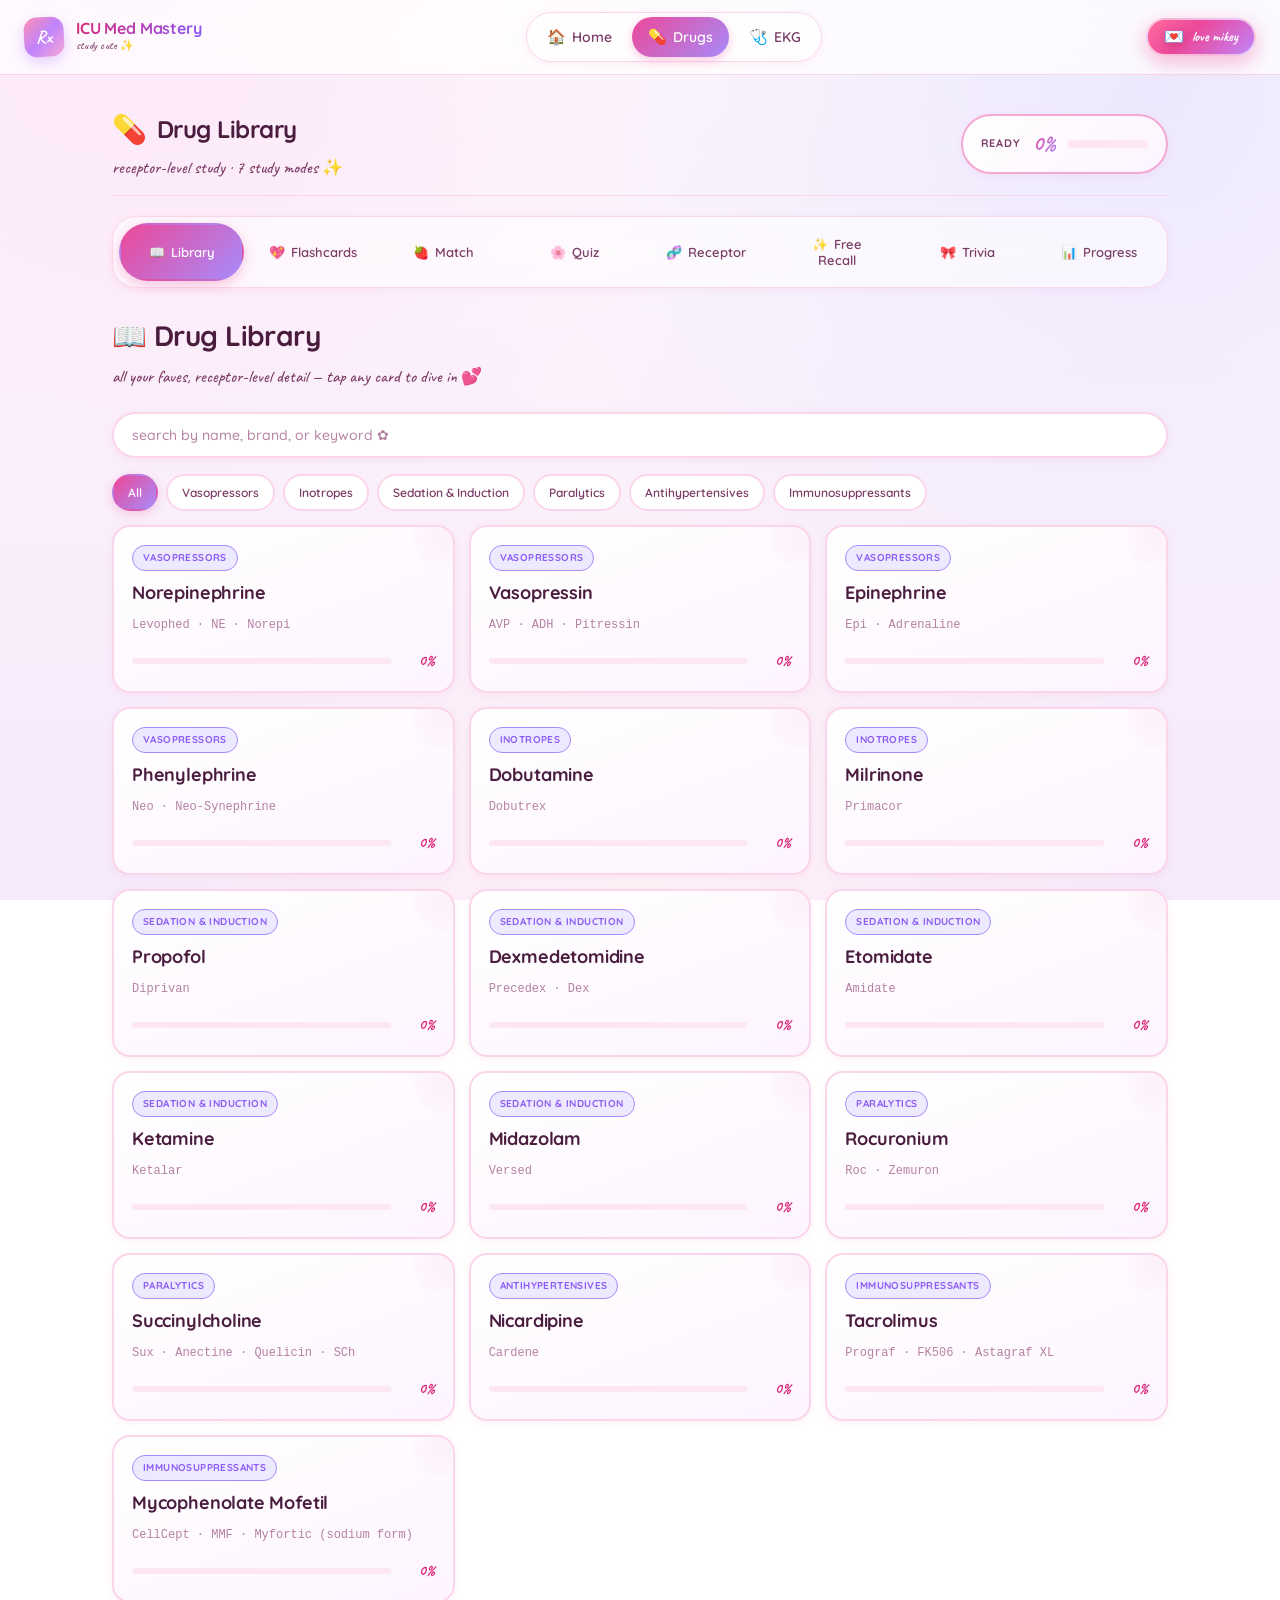
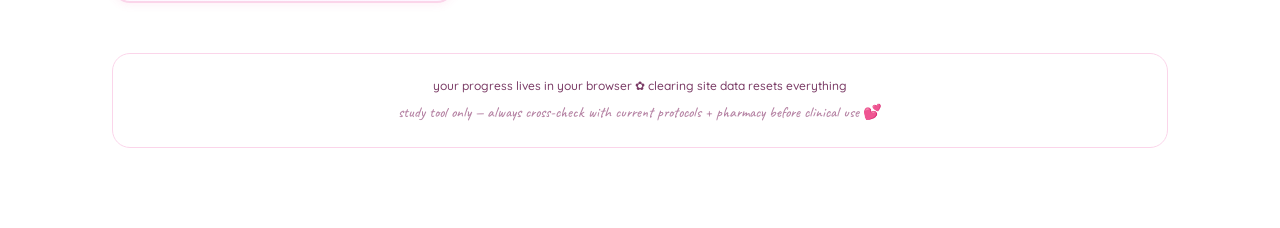
==== drugs.html @ 3f5cdead "Add global nav + linktree-style homepage; move drug study to /drugs" ====
<!doctype html>
<html lang="en">
  <head>
    <meta charset="utf-8" />
    <meta name="viewport" content="width=device-width, initial-scale=1.0, viewport-fit=cover" />
    <meta name="theme-color" content="#fff1f7" />
    <title>Drug Library ✿ ICU Med Mastery</title>
    <meta name="description" content="Interactive study tool for high-yield ICU medications — vasopressors, inotropes, sedatives, paralytics, transplant meds. Receptor-level mastery." />
    <link rel="stylesheet" href="./styles.css" />
    <link rel="icon" type="image/svg+xml" href="data:image/svg+xml,%3Csvg xmlns='http://www.w3.org/2000/svg' viewBox='0 0 64 64'%3E%3Crect width='64' height='64' rx='14' fill='%23ec4899'/%3E%3Ctext x='50%25' y='62%25' text-anchor='middle' font-family='-apple-system,sans-serif' font-size='30' font-weight='700' fill='white'%3ERx%3C/text%3E%3C/svg%3E" />
  </head>
  <body>
    <div class="app">
      <div class="page-header">
        <div>
          <h2 class="page-title"><span class="page-emoji">💊</span>Drug Library</h2>
          <div class="page-subtitle">receptor-level study · 7 study modes ✨</div>
        </div>
        <div class="readiness-pill" title="Overall readiness across all medications">
          <span class="label">Ready</span>
          <span class="score" id="readiness-score">0%</span>
          <div class="readiness-bar"><div class="fill" id="readiness-fill" style="width:0%"></div></div>
        </div>
      </div>

      <nav class="modes" role="tablist">
        <button class="mode-tab active" data-view="view-reference"><span class="icon">📖</span>Library</button>
        <button class="mode-tab" data-view="view-flashcards"><span class="icon">💖</span>Flashcards</button>
        <button class="mode-tab" data-view="view-match"><span class="icon">🍓</span>Match</button>
        <button class="mode-tab" data-view="view-quiz"><span class="icon">🌸</span>Quiz</button>
        <button class="mode-tab" data-view="view-receptor"><span class="icon">🧬</span>Receptor</button>
        <button class="mode-tab" data-view="view-recall"><span class="icon">✨</span>Free Recall</button>
        <button class="mode-tab" data-view="view-trivia"><span class="icon">🎀</span>Trivia</button>
        <button class="mode-tab" data-view="view-progress"><span class="icon">📊</span>Progress</button>
      </nav>

      <main>
        <section id="view-reference" class="view active"></section>
        <section id="view-flashcards" class="view"></section>
        <section id="view-match" class="view"></section>
        <section id="view-quiz" class="view"></section>
        <section id="view-receptor" class="view"></section>
        <section id="view-recall" class="view"></section>
        <section id="view-trivia" class="view"></section>
        <section id="view-progress" class="view"></section>
      </main>

      <footer>
        <div>your progress lives in your browser ✿ clearing site data resets everything</div>
        <div class="disclaimer">study tool only — always cross-check with current protocols + pharmacy before clinical use 💕</div>
      </footer>
    </div>

    <script src="./nav.js"></script>
    <script src="./medications.js"></script>
    <script src="./app.js"></script>
  </body>
</html>
---- styles.css ----
/* ============================================================
   ICU Med Mastery — pastel study interface ✿
   ============================================================ */

@import url('https://fonts.googleapis.com/css2?family=Quicksand:wght@400;500;600;700&family=Caveat:wght@500;700&display=swap');

:root {
  --bg-start: #fff1f7;
  --bg-mid: #fce7f9;
  --bg-end: #ede9fe;

  --paper: #ffffff;
  --paper-tint: #fdf4ff;
  --paper-soft: #fef7fb;
  --paper-hover: #fce8f6;

  --ink: #4a1d3f;
  --ink-soft: #7b3c66;
  --ink-mute: #b582a3;
  --ink-faint: #d9b5cc;

  --border: #fbd5ea;
  --border-strong: #f5a8d3;

  --pink: #ec4899;
  --pink-deep: #db2777;
  --pink-soft: #fce7f3;
  --pink-glow: rgba(236, 72, 153, 0.18);

  --lavender: #a78bfa;
  --lavender-deep: #8b5cf6;
  --lavender-soft: #ede9fe;

  --peach: #fb923c;
  --peach-soft: #fed7aa;

  --mint: #34d399;
  --mint-soft: #d1fae5;

  --coral: #fb7185;
  --coral-soft: #ffe4e6;

  --gold: #fbbf24;
  --gold-soft: #fef3c7;

  --shadow-sm: 0 2px 8px rgba(236, 72, 153, 0.08);
  --shadow-md: 0 8px 24px rgba(236, 72, 153, 0.12);
  --shadow-lg: 0 16px 40px rgba(167, 139, 250, 0.18);

  --radius: 18px;
  --radius-sm: 12px;
  --radius-lg: 24px;
  --font-mono: "SF Mono", ui-monospace, Menlo, Consolas, monospace;
  --font-fun: 'Caveat', cursive;
}

* { box-sizing: border-box; }

html, body {
  margin: 0;
  padding: 0;
  min-height: 100vh;
  background:
    radial-gradient(circle at 10% 0%, #fce7f9 0%, transparent 40%),
    radial-gradient(circle at 90% 10%, #ede9fe 0%, transparent 45%),
    radial-gradient(circle at 50% 100%, #fff1f7 0%, transparent 50%),
    linear-gradient(180deg, #fff8fc 0%, #f5e9fb 100%);
  background-attachment: fixed;
  color: var(--ink);
  font-family: 'Quicksand', -apple-system, BlinkMacSystemFont, "Segoe UI", sans-serif;
  -webkit-font-smoothing: antialiased;
  line-height: 1.6;
  font-size: 15px;
  font-weight: 500;
}

a { color: var(--pink-deep); text-decoration: none; font-weight: 600; }
a:hover { text-decoration: underline; text-decoration-style: wavy; }

button {
  font-family: inherit;
  font-weight: 600;
  cursor: pointer;
  border: 2px solid var(--border-strong);
  background: var(--paper);
  color: var(--ink);
  padding: 9px 18px;
  border-radius: 999px;
  font-size: 14px;
  transition: all 0.18s ease;
  box-shadow: var(--shadow-sm);
}
button:hover:not(:disabled) {
  background: var(--paper-hover);
  border-color: var(--pink);
  transform: translateY(-1px);
  box-shadow: var(--shadow-md);
}
button:active:not(:disabled) { transform: translateY(0); }
button:disabled { opacity: 0.45; cursor: not-allowed; }

button.primary {
  background: linear-gradient(135deg, var(--pink), var(--lavender));
  color: white;
  border-color: transparent;
  box-shadow: 0 4px 14px rgba(236, 72, 153, 0.35);
}
button.primary:hover:not(:disabled) {
  background: linear-gradient(135deg, var(--pink-deep), var(--lavender-deep));
  box-shadow: 0 8px 22px rgba(236, 72, 153, 0.45);
}
button.ghost {
  background: rgba(255, 255, 255, 0.6);
  border-color: var(--border);
  backdrop-filter: blur(10px);
}
button.danger {
  color: var(--coral);
  border-color: var(--coral);
  background: var(--coral-soft);
}
button.danger:hover:not(:disabled) {
  background: var(--coral);
  color: white;
}

/* ───── Global site nav ───── */
.site-nav {
  display: flex;
  align-items: center;
  justify-content: space-between;
  gap: 16px;
  padding: 12px 24px;
  background: rgba(255, 255, 255, 0.72);
  backdrop-filter: blur(24px);
  -webkit-backdrop-filter: blur(24px);
  border-bottom: 1.5px solid var(--border);
  position: sticky;
  top: 0;
  z-index: 100;
}

.site-nav-brand {
  display: flex;
  align-items: center;
  gap: 12px;
  text-decoration: none;
  color: inherit;
}
.site-nav-brand:hover { text-decoration: none; }

.site-nav-logo {
  width: 40px;
  height: 40px;
  border-radius: 13px;
  background: linear-gradient(135deg, #ff8fb1, #c084fc, #f9a8d4);
  display: grid;
  place-items: center;
  color: white;
  font-weight: 700;
  font-size: 18px;
  font-family: var(--font-fun);
  box-shadow: 0 5px 14px rgba(192, 132, 252, 0.4);
  transform: rotate(-3deg);
  transition: transform 0.3s ease;
  flex-shrink: 0;
}
.site-nav-brand:hover .site-nav-logo {
  transform: rotate(3deg) scale(1.06);
}
.site-nav-name {
  font-size: 16px;
  font-weight: 700;
  letter-spacing: -0.01em;
  background: linear-gradient(120deg, var(--pink-deep), var(--lavender-deep));
  -webkit-background-clip: text;
  -webkit-text-fill-color: transparent;
  background-clip: text;
  line-height: 1.15;
}
.site-nav-sub {
  font-size: 11px;
  color: var(--ink-soft);
  font-family: var(--font-fun);
  font-weight: 500;
  letter-spacing: 0.02em;
}

.site-nav-links {
  display: flex;
  gap: 4px;
  padding: 4px;
  background: rgba(255, 255, 255, 0.55);
  border: 1.5px solid var(--border);
  border-radius: 999px;
  box-shadow: var(--shadow-sm);
}
.site-nav-link {
  display: flex;
  align-items: center;
  gap: 6px;
  text-decoration: none;
  color: var(--ink-soft);
  padding: 8px 16px;
  border-radius: 999px;
  font-size: 14px;
  font-weight: 600;
  transition: all 0.15s ease;
  white-space: nowrap;
}
.site-nav-link:hover {
  color: var(--pink-deep);
  background: var(--paper-hover);
  text-decoration: none;
}
.site-nav-link.active {
  background: linear-gradient(135deg, var(--pink), var(--lavender));
  color: white;
  box-shadow: 0 3px 10px rgba(236, 72, 153, 0.3);
}
.site-nav-link.active:hover { color: white; }
.site-nav-link .nav-icon { font-size: 15px; }

.love-btn.nav-love-btn {
  font-size: 14px;
  padding: 9px 16px;
  letter-spacing: 0;
}
.love-btn.nav-love-btn .love-heart { font-size: 16px; }
.love-btn.nav-love-btn .love-text { font-family: var(--font-fun); font-weight: 700; }

@media (max-width: 880px) {
  .site-nav { flex-wrap: wrap; gap: 10px; justify-content: center; padding: 10px 14px; }
  .site-nav-brand { order: 1; }
  .love-btn.nav-love-btn { order: 2; }
  .site-nav-links { order: 3; width: 100%; justify-content: center; flex-wrap: wrap; }
}
@media (max-width: 560px) {
  .site-nav-sub { display: none; }
  .site-nav-link { padding: 7px 12px; font-size: 13px; }
  .site-nav-link .nav-label { display: none; }
  .site-nav-link .nav-icon { font-size: 18px; }
  .site-nav-link.active .nav-label { display: inline; font-size: 12px; }
}

/* ───── Homepage hub ───── */
.home-page {
  max-width: 1000px;
}
.hero {
  text-align: center;
  padding: 50px 20px 36px;
  position: relative;
}
.hero-logo {
  width: 96px;
  height: 96px;
  margin: 0 auto 22px;
  border-radius: 30px;
  background: linear-gradient(135deg, #ff8fb1, #ec4899 40%, #c084fc 100%);
  display: grid;
  place-items: center;
  font-family: var(--font-fun);
  font-size: 52px;
  color: white;
  box-shadow: 0 18px 44px rgba(192, 132, 252, 0.45);
  transform: rotate(-5deg);
  animation: floatLogo 4s ease-in-out infinite;
}
@keyframes floatLogo {
  0%, 100% { transform: rotate(-5deg) translateY(0); }
  50% { transform: rotate(-2deg) translateY(-6px); }
}
.hero h1 {
  margin: 0;
  font-size: 52px;
  letter-spacing: -0.025em;
  font-weight: 700;
  background: linear-gradient(120deg, var(--pink-deep), var(--lavender-deep) 60%, var(--pink-deep));
  -webkit-background-clip: text;
  -webkit-text-fill-color: transparent;
  background-clip: text;
  line-height: 1.05;
}
.hero .tagline {
  margin: 14px 0 0;
  font-family: var(--font-fun);
  font-size: 26px;
  font-weight: 500;
  color: var(--ink-soft);
}

.readiness-banner {
  display: flex;
  align-items: center;
  justify-content: space-between;
  gap: 16px;
  margin: 0 auto 26px;
  max-width: 720px;
  padding: 16px 22px;
  background: linear-gradient(135deg, var(--pink-soft), var(--lavender-soft));
  border: 2px solid var(--border-strong);
  border-radius: var(--radius-lg);
  box-shadow: var(--shadow-md);
  flex-wrap: wrap;
}
.readiness-banner .rb-label {
  font-size: 12px;
  color: var(--ink-soft);
  letter-spacing: 0.1em;
  text-transform: uppercase;
  font-weight: 700;
}
.readiness-banner .rb-score {
  font-family: var(--font-fun);
  font-size: 48px;
  font-weight: 700;
  background: linear-gradient(120deg, var(--pink-deep), var(--lavender-deep));
  -webkit-background-clip: text;
  -webkit-text-fill-color: transparent;
  background-clip: text;
  line-height: 1;
}
.readiness-banner a {
  background: linear-gradient(135deg, var(--pink), var(--lavender));
  color: white;
  padding: 10px 20px;
  border-radius: 999px;
  font-weight: 700;
  text-decoration: none;
  box-shadow: 0 4px 14px rgba(236, 72, 153, 0.35);
}

.feature-grid {
  display: grid;
  grid-template-columns: 1fr 1fr;
  gap: 18px;
  max-width: 920px;
  margin: 0 auto;
}
@media (max-width: 720px) {
  .feature-grid { grid-template-columns: 1fr; }
}

.feature-card {
  display: block;
  background: linear-gradient(160deg, var(--paper) 0%, var(--paper-tint) 100%);
  border: 2px solid var(--border);
  border-radius: var(--radius-lg);
  padding: 28px 26px;
  text-decoration: none;
  color: inherit;
  transition: all 0.25s ease;
  position: relative;
  overflow: hidden;
  box-shadow: var(--shadow-sm);
}
.feature-card:hover {
  transform: translateY(-4px) rotate(-0.3deg);
  border-color: var(--pink);
  box-shadow: var(--shadow-lg);
  text-decoration: none;
}
.feature-card::before {
  content: "";
  position: absolute;
  top: -40px;
  right: -40px;
  width: 130px;
  height: 130px;
  background: radial-gradient(circle, var(--pink-soft), transparent);
  border-radius: 50%;
  transition: transform 0.3s ease, opacity 0.3s ease;
  opacity: 0.55;
}
.feature-card:hover::before {
  transform: scale(1.4);
  opacity: 0.75;
}

.feature-card .feature-icon {
  font-size: 56px;
  line-height: 1;
  margin-bottom: 14px;
  display: inline-block;
}
.feature-card h2 {
  margin: 0 0 10px;
  font-size: 26px;
  letter-spacing: -0.02em;
  font-weight: 700;
  background: linear-gradient(120deg, var(--pink-deep), var(--lavender-deep));
  -webkit-background-clip: text;
  -webkit-text-fill-color: transparent;
  background-clip: text;
}
.feature-card p {
  margin: 0 0 16px;
  color: var(--ink-soft);
  font-size: 14px;
  line-height: 1.6;
}
.feature-card .feature-tags {
  display: flex;
  gap: 6px;
  flex-wrap: wrap;
  margin-bottom: 14px;
}
.feature-card .feature-tag {
  font-size: 11px;
  padding: 3px 10px;
  background: var(--lavender-soft);
  border: 1.5px solid var(--lavender);
  color: var(--lavender-deep);
  border-radius: 999px;
  font-weight: 700;
  letter-spacing: 0.03em;
}
.feature-card .feature-cta {
  font-family: var(--font-fun);
  font-size: 20px;
  font-weight: 700;
  color: var(--pink-deep);
  display: inline-flex;
  align-items: center;
  gap: 6px;
  transition: transform 0.2s ease;
}
.feature-card:hover .feature-cta { transform: translateX(6px); }

.feature-card.coming-soon {
  background: linear-gradient(160deg, var(--lavender-soft), var(--paper-tint));
  cursor: default;
}
.feature-card.coming-soon:hover {
  transform: none;
  border-color: var(--border);
  box-shadow: var(--shadow-sm);
}
.feature-card.coming-soon:hover::before {
  transform: none;
}
.feature-card.coming-soon .feature-cta {
  color: var(--lavender-deep);
  opacity: 0.7;
}

/* ───── Page header (used on /drugs and /ekg) ───── */
.page-header {
  display: flex;
  justify-content: space-between;
  align-items: center;
  gap: 16px;
  margin: 4px 0 20px;
  padding-bottom: 14px;
  border-bottom: 1.5px solid var(--border);
  flex-wrap: wrap;
}
.page-title {
  margin: 0;
  font-size: 24px;
  font-weight: 700;
  letter-spacing: -0.02em;
  display: flex;
  align-items: center;
  gap: 10px;
  color: var(--ink);
}
.page-title .page-emoji { font-size: 28px; }
.page-subtitle {
  font-family: var(--font-fun);
  font-size: 17px;
  color: var(--ink-soft);
  font-weight: 500;
  margin-top: 2px;
}

/* ───── Layout ───── */
.app {
  max-width: 1100px;
  margin: 0 auto;
  padding: 28px 22px 80px;
}

header.topbar {
  display: flex;
  align-items: center;
  justify-content: space-between;
  gap: 20px;
  padding: 14px 22px;
  background: rgba(255, 255, 255, 0.55);
  backdrop-filter: blur(20px);
  border: 1.5px solid var(--border);
  border-radius: var(--radius-lg);
  margin-bottom: 28px;
  box-shadow: var(--shadow-sm);
}
header .brand {
  display: flex;
  align-items: center;
  gap: 14px;
}
header .brand .logo {
  width: 46px;
  height: 46px;
  border-radius: 16px;
  background: linear-gradient(135deg, #ff8fb1, #c084fc, #f9a8d4);
  display: grid;
  place-items: center;
  color: white;
  font-weight: 700;
  font-size: 22px;
  font-family: var(--font-fun);
  box-shadow: 0 6px 16px rgba(192, 132, 252, 0.4);
  transform: rotate(-3deg);
  transition: transform 0.3s ease;
}
header .brand .logo:hover { transform: rotate(3deg) scale(1.08); }
header .brand h1 {
  margin: 0;
  font-size: 22px;
  letter-spacing: -0.01em;
  font-weight: 700;
  background: linear-gradient(120deg, var(--pink-deep), var(--lavender-deep));
  -webkit-background-clip: text;
  -webkit-text-fill-color: transparent;
  background-clip: text;
}
header .brand .subtitle {
  color: var(--ink-soft);
  font-size: 13px;
  font-family: var(--font-fun);
  font-weight: 500;
  letter-spacing: 0.02em;
}

.readiness-pill {
  display: flex;
  align-items: center;
  gap: 12px;
  background: linear-gradient(135deg, #fff, var(--paper-tint));
  border: 2px solid var(--border-strong);
  padding: 10px 18px;
  border-radius: 999px;
  box-shadow: var(--shadow-sm);
}
.readiness-pill .label {
  font-size: 11px;
  color: var(--ink-soft);
  letter-spacing: 0.08em;
  text-transform: uppercase;
  font-weight: 700;
}
.readiness-pill .score {
  font-family: var(--font-fun);
  font-size: 22px;
  font-weight: 700;
  background: linear-gradient(120deg, var(--pink), var(--lavender));
  -webkit-background-clip: text;
  -webkit-text-fill-color: transparent;
  background-clip: text;
}
.readiness-bar {
  width: 80px;
  height: 8px;
  background: var(--pink-soft);
  border-radius: 999px;
  overflow: hidden;
}
.readiness-bar .fill {
  height: 100%;
  background: linear-gradient(90deg, var(--coral), var(--gold), var(--mint));
  transition: width 0.5s cubic-bezier(.4,1.6,.6,1);
}

/* ───── Love button ───── */
.love-btn {
  display: inline-flex;
  align-items: center;
  gap: 8px;
  text-decoration: none;
  background: linear-gradient(135deg, #ff6b9d 0%, #ec4899 40%, #c084fc 100%);
  color: white !important;
  border: 2px solid rgba(255, 255, 255, 0.6);
  padding: 10px 18px;
  border-radius: 999px;
  font-family: var(--font-fun);
  font-size: 17px;
  font-weight: 700;
  line-height: 1;
  letter-spacing: 0.01em;
  box-shadow: 0 6px 20px rgba(236, 72, 153, 0.4), 0 0 0 4px rgba(255, 255, 255, 0.35);
  cursor: pointer;
  animation: heartbeat 2.4s ease-in-out infinite;
  transition: transform 0.2s ease, box-shadow 0.2s ease;
  white-space: nowrap;
}
.love-btn:hover {
  text-decoration: none;
  transform: scale(1.06) rotate(-2deg);
  box-shadow: 0 10px 28px rgba(236, 72, 153, 0.55), 0 0 0 4px rgba(255, 255, 255, 0.5);
  animation-play-state: paused;
}
.love-btn:active {
  transform: scale(0.98);
}
.love-btn .love-heart {
  font-size: 20px;
  display: inline-block;
  animation: wobble 1.6s ease-in-out infinite;
  filter: drop-shadow(0 2px 4px rgba(0, 0, 0, 0.15));
}
@keyframes heartbeat {
  0%, 100% { transform: scale(1); }
  8% { transform: scale(1.06); }
  16% { transform: scale(1); }
  24% { transform: scale(1.06); }
  32% { transform: scale(1); }
}
@keyframes wobble {
  0%, 100% { transform: rotate(-8deg); }
  50% { transform: rotate(8deg); }
}

/* ───── Mode tabs ───── */
.modes {
  display: flex;
  gap: 6px;
  flex-wrap: wrap;
  margin-bottom: 26px;
  padding: 6px;
  background: rgba(255, 255, 255, 0.55);
  backdrop-filter: blur(20px);
  border: 1.5px solid var(--border);
  border-radius: var(--radius-lg);
  box-shadow: var(--shadow-sm);
}
.mode-tab {
  padding: 11px 16px;
  border-radius: 999px;
  font-size: 13px;
  font-weight: 600;
  color: var(--ink-soft);
  border: 2px solid transparent;
  background: transparent;
  flex: 1;
  min-width: 110px;
  box-shadow: none;
}
.mode-tab:hover {
  color: var(--pink-deep);
  background: var(--paper-hover);
  transform: translateY(0);
  box-shadow: none;
}
.mode-tab.active {
  background: linear-gradient(135deg, var(--pink), var(--lavender));
  color: white;
  border-color: transparent;
  box-shadow: 0 4px 12px rgba(236, 72, 153, 0.3);
}
.mode-tab.active:hover { color: white; }
.mode-tab .icon { margin-right: 6px; }

/* ───── View container ───── */
.view {
  display: none;
  animation: fadeIn 0.25s ease;
}
.view.active { display: block; }

@keyframes fadeIn {
  from { opacity: 0; transform: translateY(6px); }
  to { opacity: 1; transform: translateY(0); }
}

.view-header {
  display: flex;
  justify-content: space-between;
  align-items: flex-end;
  margin-bottom: 22px;
  flex-wrap: wrap;
  gap: 12px;
}
.view-header h2 {
  margin: 0;
  font-size: 28px;
  letter-spacing: -0.02em;
  font-weight: 700;
  color: var(--ink);
}
.view-header .desc {
  color: var(--ink-soft);
  font-size: 14px;
  margin-top: 4px;
  font-family: var(--font-fun);
  font-weight: 500;
  font-size: 17px;
}
.view-header .actions { display: flex; gap: 8px; align-items: center; flex-wrap: wrap; }

/* ───── Search + filters ───── */
.filter-bar {
  display: flex;
  gap: 10px;
  margin-bottom: 16px;
  flex-wrap: wrap;
}
.filter-bar input[type="search"] {
  flex: 1;
  min-width: 200px;
  padding: 12px 18px;
  border: 2px solid var(--border);
  background: var(--paper);
  color: var(--ink);
  border-radius: 999px;
  font-family: inherit;
  font-size: 14px;
  font-weight: 500;
  box-shadow: var(--shadow-sm);
  transition: all 0.15s ease;
}
.filter-bar input[type="search"]::placeholder { color: var(--ink-mute); }
.filter-bar input[type="search"]:focus {
  outline: none;
  border-color: var(--pink);
  box-shadow: 0 0 0 4px var(--pink-glow);
}
.chip-row { display: flex; gap: 8px; flex-wrap: wrap; }
.chip {
  padding: 7px 14px;
  border-radius: 999px;
  background: var(--paper);
  border: 2px solid var(--border);
  font-size: 12px;
  color: var(--ink-soft);
  cursor: pointer;
  user-select: none;
  font-weight: 600;
  transition: all 0.15s ease;
}
.chip:hover { background: var(--paper-hover); color: var(--pink-deep); }
.chip.active {
  background: linear-gradient(135deg, var(--pink), var(--lavender));
  border-color: transparent;
  color: white;
  box-shadow: 0 3px 10px rgba(236, 72, 153, 0.25);
}

/* ───── Drug grid (reference mode) ───── */
.drug-grid {
  display: grid;
  grid-template-columns: repeat(auto-fill, minmax(280px, 1fr));
  gap: 14px;
}
.drug-card {
  background: linear-gradient(160deg, var(--paper) 0%, var(--paper-tint) 100%);
  border: 2px solid var(--border);
  border-radius: var(--radius);
  padding: 18px;
  cursor: pointer;
  transition: all 0.2s ease;
  display: flex;
  flex-direction: column;
  gap: 8px;
  position: relative;
  overflow: hidden;
  box-shadow: var(--shadow-sm);
}
.drug-card::before {
  content: "";
  position: absolute;
  top: -20px;
  right: -20px;
  width: 60px;
  height: 60px;
  background: radial-gradient(circle, var(--pink-soft), transparent);
  border-radius: 50%;
  opacity: 0.5;
  transition: all 0.3s ease;
}
.drug-card:hover {
  border-color: var(--pink);
  transform: translateY(-3px) rotate(-0.5deg);
  box-shadow: var(--shadow-md);
}
.drug-card:hover::before {
  transform: scale(1.5);
  opacity: 0.7;
}
.drug-card .name {
  font-size: 18px;
  font-weight: 700;
  letter-spacing: -0.01em;
  color: var(--ink);
}
.drug-card .aliases {
  font-size: 12px;
  color: var(--ink-mute);
  font-family: var(--font-mono);
}
.drug-card .category-tag {
  display: inline-block;
  font-size: 10px;
  padding: 4px 10px;
  border-radius: 999px;
  background: var(--lavender-soft);
  border: 1.5px solid var(--lavender);
  color: var(--lavender-deep);
  letter-spacing: 0.04em;
  text-transform: uppercase;
  align-self: flex-start;
  font-weight: 700;
}
.drug-card .mastery {
  display: flex;
  align-items: center;
  gap: 8px;
  margin-top: 6px;
}
.drug-card .mastery-bar {
  flex: 1;
  height: 6px;
  background: var(--pink-soft);
  border-radius: 999px;
  overflow: hidden;
}
.drug-card .mastery-bar .fill {
  height: 100%;
  background: linear-gradient(90deg, var(--pink), var(--lavender));
  transition: width 0.5s cubic-bezier(.4,1.6,.6,1);
}
.drug-card .mastery-value {
  font-family: var(--font-fun);
  font-size: 15px;
  font-weight: 700;
  color: var(--pink-deep);
  min-width: 36px;
  text-align: right;
}

/* ───── Drug detail page (reference) ───── */
.drug-detail { animation: fadeIn 0.25s ease; }
.drug-detail .back {
  background: var(--paper);
  border: 2px solid var(--border);
  color: var(--ink-soft);
  padding: 8px 16px;
  font-size: 13px;
  margin-bottom: 16px;
}
.drug-detail .back:hover { color: var(--pink-deep); border-color: var(--pink); background: var(--paper-hover); }
.drug-detail .header-row {
  display: flex;
  justify-content: space-between;
  flex-wrap: wrap;
  gap: 14px;
  align-items: flex-end;
  margin-bottom: 22px;
}
.drug-detail h2 {
  margin: 6px 0 4px;
  font-size: 34px;
  letter-spacing: -0.025em;
  font-weight: 700;
  background: linear-gradient(120deg, var(--pink-deep), var(--lavender-deep));
  -webkit-background-clip: text;
  -webkit-text-fill-color: transparent;
  background-clip: text;
}
.drug-detail .aliases {
  color: var(--ink-mute);
  font-family: var(--font-mono);
  font-size: 13px;
}
.drug-detail .sections {
  display: grid;
  grid-template-columns: 1fr 1fr;
  gap: 14px;
}
@media (max-width: 720px) {
  .drug-detail .sections { grid-template-columns: 1fr; }
}
.detail-block {
  background: var(--paper);
  border: 2px solid var(--border);
  border-radius: var(--radius);
  padding: 18px 20px;
  box-shadow: var(--shadow-sm);
  position: relative;
  overflow: hidden;
}
.detail-block.full { grid-column: 1 / -1; }
.detail-block h3 {
  margin: 0 0 12px;
  font-size: 12px;
  letter-spacing: 0.1em;
  text-transform: uppercase;
  color: var(--pink-deep);
  font-weight: 700;
  display: flex;
  align-items: center;
  gap: 6px;
}
.detail-block h3::before {
  content: "✿";
  color: var(--pink);
  font-size: 14px;
}
.detail-block.warn { background: linear-gradient(160deg, #fff7ed, var(--paper)); border-color: var(--peach-soft); }
.detail-block.warn h3 { color: #c2410c; }
.detail-block.warn h3::before { content: "⚠"; color: var(--peach); }
.detail-block.danger-block { background: linear-gradient(160deg, var(--coral-soft), var(--paper)); border-color: #fecdd3; }
.detail-block.danger-block h3 { color: #be123c; }
.detail-block.danger-block h3::before { content: "✗"; color: var(--coral); }
.detail-block.info-block { background: linear-gradient(160deg, var(--lavender-soft), var(--paper)); border-color: #ddd6fe; }
.detail-block.info-block h3 { color: var(--lavender-deep); }
.detail-block.info-block h3::before { content: "♡"; color: var(--lavender); }
.detail-block ul {
  margin: 0;
  padding-left: 22px;
}
.detail-block ul li {
  margin-bottom: 6px;
  color: var(--ink);
}
.detail-block ul li::marker { color: var(--pink); }
.detail-block p { margin: 0; color: var(--ink); }

/* ───── Flashcards ───── */
.flashcard-container {
  display: flex;
  flex-direction: column;
  align-items: center;
  gap: 20px;
}
.flashcard {
  width: 100%;
  max-width: 680px;
  min-height: 360px;
  background: linear-gradient(160deg, #fff 0%, var(--paper-tint) 60%, var(--lavender-soft) 100%);
  border: 2px solid var(--border-strong);
  border-radius: var(--radius-lg);
  padding: 32px;
  position: relative;
  cursor: pointer;
  display: flex;
  flex-direction: column;
  justify-content: center;
  box-shadow: var(--shadow-lg);
  transition: transform 0.25s ease, box-shadow 0.25s ease;
}
.flashcard::before {
  content: "✦";
  position: absolute;
  top: 18px;
  left: 22px;
  font-size: 18px;
  color: var(--pink);
  opacity: 0.6;
}
.flashcard::after {
  content: "✿";
  position: absolute;
  bottom: 18px;
  right: 22px;
  font-size: 20px;
  color: var(--lavender);
  opacity: 0.5;
}
.flashcard:hover {
  transform: translateY(-4px) rotate(-0.3deg);
  box-shadow: 0 24px 50px rgba(167, 139, 250, 0.25);
}
.flashcard.back {
  background: linear-gradient(160deg, #fff 0%, var(--pink-soft) 50%, #fff 100%);
}
.flashcard .face-label {
  position: absolute;
  top: 18px;
  right: 22px;
  font-size: 10px;
  color: var(--ink-mute);
  letter-spacing: 0.15em;
  text-transform: uppercase;
  font-weight: 700;
  background: rgba(255, 255, 255, 0.6);
  padding: 4px 10px;
  border-radius: 999px;
  border: 1px solid var(--border);
}
.flashcard.back .face-label { color: var(--pink-deep); }
.flashcard .prompt {
  font-size: 12px;
  color: var(--pink-deep);
  letter-spacing: 0.1em;
  text-transform: uppercase;
  margin-bottom: 14px;
  font-weight: 700;
}
.flashcard .content {
  font-size: 32px;
  font-weight: 700;
  letter-spacing: -0.02em;
  line-height: 1.25;
  color: var(--ink);
}
.flashcard.back .content {
  font-size: 17px;
  font-weight: 500;
  line-height: 1.65;
}
.flashcard.back .content strong { color: var(--pink-deep); font-weight: 700; }
.flashcard .hint {
  margin-top: 22px;
  color: var(--ink-mute);
  font-size: 14px;
  text-align: center;
  font-family: var(--font-fun);
  font-weight: 500;
}
.flashcard-controls {
  display: flex;
  gap: 10px;
  flex-wrap: wrap;
  justify-content: center;
  align-items: center;
}
.flashcard-controls .counter {
  font-family: var(--font-fun);
  font-size: 18px;
  color: var(--pink-deep);
  font-weight: 700;
  margin: 0 12px;
}
.confidence-buttons {
  display: flex;
  gap: 8px;
  margin-top: 8px;
  flex-wrap: wrap;
  justify-content: center;
}
.confidence-buttons button {
  flex: 1;
  min-width: 95px;
  border-width: 2px;
}
.confidence-buttons .again { color: var(--coral); border-color: var(--coral); background: var(--coral-soft); }
.confidence-buttons .hard { color: #c2410c; border-color: var(--peach); background: #fff7ed; }
.confidence-buttons .good { color: var(--lavender-deep); border-color: var(--lavender); background: var(--lavender-soft); }
.confidence-buttons .easy { color: #047857; border-color: var(--mint); background: var(--mint-soft); }
.confidence-buttons button:hover:not(:disabled) {
  transform: translateY(-2px) scale(1.02);
}

/* ───── Quiz / Test modes ───── */
.quiz {
  max-width: 720px;
  margin: 0 auto;
}
.quiz-stats {
  display: flex;
  justify-content: space-between;
  align-items: center;
  margin-bottom: 20px;
  font-family: var(--font-fun);
  font-size: 17px;
  color: var(--pink-deep);
  font-weight: 700;
}
.quiz-progress {
  flex: 1;
  height: 8px;
  background: var(--pink-soft);
  border-radius: 999px;
  margin: 0 16px;
  overflow: hidden;
}
.quiz-progress .fill {
  height: 100%;
  background: linear-gradient(90deg, var(--pink), var(--lavender));
  transition: width 0.5s cubic-bezier(.4,1.6,.6,1);
}
.question-card {
  background: linear-gradient(160deg, var(--paper) 0%, var(--paper-tint) 100%);
  border: 2px solid var(--border);
  border-radius: var(--radius);
  padding: 26px;
  box-shadow: var(--shadow-md);
}
.question-card .q-meta {
  font-size: 11px;
  color: var(--lavender-deep);
  letter-spacing: 0.12em;
  text-transform: uppercase;
  margin-bottom: 12px;
  font-weight: 700;
  display: inline-block;
  padding: 4px 12px;
  background: var(--lavender-soft);
  border-radius: 999px;
}
.question-card .q-text {
  font-size: 19px;
  margin: 0 0 22px;
  letter-spacing: -0.01em;
  line-height: 1.5;
  color: var(--ink);
  font-weight: 600;
}
.choice-list {
  display: flex;
  flex-direction: column;
  gap: 9px;
}
.choice {
  text-align: left;
  background: var(--paper);
  border: 2px solid var(--border);
  padding: 14px 16px;
  border-radius: var(--radius-sm);
  font-size: 15px;
  font-weight: 500;
  display: flex;
  align-items: flex-start;
  gap: 12px;
  color: var(--ink);
  cursor: pointer;
  transition: all 0.15s ease;
  box-shadow: var(--shadow-sm);
}
.choice:hover:not(.disabled) {
  background: var(--paper-hover);
  border-color: var(--pink);
  transform: translateX(4px);
}
.choice .letter {
  font-family: var(--font-fun);
  font-weight: 700;
  font-size: 18px;
  color: var(--pink);
  flex-shrink: 0;
  min-width: 22px;
}
.choice.correct {
  background: linear-gradient(135deg, var(--mint-soft), #fff);
  border-color: var(--mint);
  color: #047857;
}
.choice.correct .letter { color: var(--mint); }
.choice.wrong {
  background: linear-gradient(135deg, var(--coral-soft), #fff);
  border-color: var(--coral);
  color: #be123c;
}
.choice.wrong .letter { color: var(--coral); }
.choice.disabled { cursor: default; }
.feedback {
  margin-top: 20px;
  padding: 16px 18px;
  border-radius: var(--radius-sm);
  font-size: 14px;
  line-height: 1.55;
}
.feedback.correct {
  background: linear-gradient(135deg, var(--mint-soft), #fff);
  border-left: 4px solid var(--mint);
  color: #047857;
}
.feedback.wrong {
  background: linear-gradient(135deg, var(--coral-soft), #fff);
  border-left: 4px solid var(--coral);
  color: #be123c;
}
.feedback strong { color: var(--pink-deep); font-weight: 700; }

/* Free-recall mode */
.recall-prompt {
  background: linear-gradient(160deg, var(--paper) 0%, var(--paper-tint) 100%);
  border: 2px solid var(--border);
  border-radius: var(--radius);
  padding: 24px;
  box-shadow: var(--shadow-md);
}
.recall-prompt h3 {
  margin: 6px 0 4px;
  font-size: 28px;
  letter-spacing: -0.02em;
  font-weight: 700;
  background: linear-gradient(120deg, var(--pink-deep), var(--lavender-deep));
  -webkit-background-clip: text;
  -webkit-text-fill-color: transparent;
  background-clip: text;
}
.recall-prompt .category-tag { margin-bottom: 12px; }
.recall-prompt textarea {
  width: 100%;
  min-height: 170px;
  background: var(--paper-soft);
  border: 2px solid var(--border);
  border-radius: var(--radius-sm);
  color: var(--ink);
  padding: 14px 16px;
  font-family: inherit;
  font-size: 14px;
  font-weight: 500;
  resize: vertical;
  line-height: 1.6;
  transition: all 0.15s ease;
}
.recall-prompt textarea:focus {
  outline: none;
  border-color: var(--pink);
  box-shadow: 0 0 0 4px var(--pink-glow);
}

/* ───── Quiz results ───── */
.results {
  text-align: center;
  padding: 40px 24px;
  background: linear-gradient(160deg, var(--paper) 0%, var(--paper-tint) 60%, var(--lavender-soft) 100%);
  border: 2px solid var(--border);
  border-radius: var(--radius-lg);
  box-shadow: var(--shadow-md);
}
.results h2 {
  margin: 0;
  font-size: 30px;
  font-weight: 700;
  background: linear-gradient(120deg, var(--pink-deep), var(--lavender-deep));
  -webkit-background-clip: text;
  -webkit-text-fill-color: transparent;
  background-clip: text;
}
.results .score-display {
  font-family: var(--font-fun);
  font-size: 80px;
  font-weight: 700;
  background: linear-gradient(120deg, var(--pink), var(--lavender));
  -webkit-background-clip: text;
  -webkit-text-fill-color: transparent;
  background-clip: text;
  margin: 18px 0 6px;
  letter-spacing: -0.02em;
  line-height: 1;
}
.results .score-fraction {
  color: var(--ink-soft);
  margin-bottom: 26px;
  font-family: var(--font-fun);
  font-size: 20px;
  font-weight: 500;
}
.results .stats-row {
  display: flex;
  gap: 14px;
  justify-content: center;
  flex-wrap: wrap;
  margin-bottom: 24px;
}
.results .stat-card {
  background: var(--paper);
  border: 2px solid var(--border);
  border-radius: var(--radius-sm);
  padding: 14px 22px;
  min-width: 110px;
  box-shadow: var(--shadow-sm);
}
.results .stat-card .label {
  font-size: 10px;
  letter-spacing: 0.1em;
  text-transform: uppercase;
  color: var(--ink-soft);
  font-weight: 700;
}
.results .stat-card .value {
  font-family: var(--font-fun);
  font-size: 28px;
  font-weight: 700;
  margin-top: 4px;
}

/* ───── Progress dashboard ───── */
.dashboard {
  display: grid;
  grid-template-columns: 1fr 1fr;
  gap: 16px;
  margin-bottom: 26px;
}
@media (max-width: 720px) {
  .dashboard { grid-template-columns: 1fr; }
}
.stat-tile {
  background: linear-gradient(160deg, var(--paper) 0%, var(--paper-tint) 100%);
  border: 2px solid var(--border);
  border-radius: var(--radius);
  padding: 20px 22px;
  box-shadow: var(--shadow-sm);
  position: relative;
  overflow: hidden;
}
.stat-tile::before {
  content: "";
  position: absolute;
  top: -30px;
  right: -30px;
  width: 80px;
  height: 80px;
  background: radial-gradient(circle, var(--pink-soft), transparent);
  border-radius: 50%;
  opacity: 0.4;
}
.stat-tile .label {
  font-size: 11px;
  color: var(--ink-soft);
  letter-spacing: 0.1em;
  text-transform: uppercase;
  font-weight: 700;
}
.stat-tile .big {
  font-family: var(--font-fun);
  font-size: 48px;
  font-weight: 700;
  letter-spacing: -0.02em;
  margin: 6px 0 4px;
  line-height: 1.1;
  color: var(--ink);
}
.stat-tile .sub { color: var(--ink-soft); font-size: 13px; }
.stat-tile.accent .big {
  background: linear-gradient(120deg, var(--pink), var(--lavender));
  -webkit-background-clip: text;
  -webkit-text-fill-color: transparent;
  background-clip: text;
}

.mastery-list {
  background: linear-gradient(160deg, var(--paper) 0%, var(--paper-tint) 100%);
  border: 2px solid var(--border);
  border-radius: var(--radius);
  padding: 22px 24px;
  box-shadow: var(--shadow-sm);
}
.mastery-list h3 {
  margin: 0 0 16px;
  font-size: 13px;
  letter-spacing: 0.1em;
  text-transform: uppercase;
  color: var(--pink-deep);
  font-weight: 700;
  display: flex;
  align-items: center;
  gap: 6px;
}
.mastery-list h3::before { content: "✿"; color: var(--pink); }
.mastery-row {
  display: flex;
  align-items: center;
  gap: 14px;
  padding: 10px 0;
  border-bottom: 1px solid var(--pink-soft);
}
.mastery-row:last-child { border-bottom: none; }
.mastery-row .name { flex: 1; font-size: 14px; font-weight: 600; color: var(--ink); }
.mastery-row .mastery-bar {
  width: 150px;
  height: 8px;
  background: var(--pink-soft);
  border-radius: 999px;
  overflow: hidden;
}
.mastery-row .mastery-bar .fill {
  height: 100%;
  transition: width 0.4s ease;
}
.mastery-row .pct {
  font-family: var(--font-fun);
  font-size: 16px;
  font-weight: 700;
  color: var(--pink-deep);
  min-width: 44px;
  text-align: right;
}

.empty-state {
  text-align: center;
  padding: 60px 20px;
  color: var(--ink-soft);
}
.empty-state h3 { color: var(--ink); margin-bottom: 8px; font-family: var(--font-fun); font-size: 24px; }

/* ───── Select dropdowns (inline styled in JS — keep coherent) ───── */
select {
  font-family: inherit !important;
  font-weight: 600 !important;
  background: var(--paper) !important;
  color: var(--ink) !important;
  border: 2px solid var(--border) !important;
  padding: 9px 14px !important;
  border-radius: 999px !important;
  box-shadow: var(--shadow-sm);
  cursor: pointer;
}
select:hover { border-color: var(--pink) !important; }
select:focus { outline: none; border-color: var(--pink) !important; box-shadow: 0 0 0 4px var(--pink-glow); }

/* ───── Toast ───── */
.toast {
  position: fixed;
  bottom: 30px;
  left: 50%;
  transform: translateX(-50%);
  background: linear-gradient(135deg, var(--pink), var(--lavender));
  color: white;
  padding: 14px 22px;
  border-radius: 999px;
  box-shadow: 0 12px 30px rgba(236, 72, 153, 0.4);
  font-size: 14px;
  font-weight: 600;
  z-index: 1000;
  animation: slideUp 0.3s cubic-bezier(.4,1.6,.6,1);
}
@keyframes slideUp {
  from { transform: translate(-50%, 16px); opacity: 0; }
  to { transform: translate(-50%, 0); opacity: 1; }
}

/* ───── Footer ───── */
footer {
  margin-top: 50px;
  padding: 22px;
  background: rgba(255, 255, 255, 0.55);
  backdrop-filter: blur(20px);
  border: 1.5px solid var(--border);
  border-radius: var(--radius);
  color: var(--ink-soft);
  font-size: 12px;
  text-align: center;
}
footer .disclaimer {
  font-family: var(--font-fun);
  font-size: 15px;
  margin-top: 6px;
  color: var(--ink-mute);
}

/* ───── Sparkle decoration ───── */
.sparkle {
  display: inline-block;
  animation: twinkle 2s ease-in-out infinite;
}
@keyframes twinkle {
  0%, 100% { opacity: 1; transform: scale(1) rotate(0deg); }
  50% { opacity: 0.7; transform: scale(1.15) rotate(15deg); }
}

/* ───── Match Game ───── */
.match-stats {
  display: flex;
  align-items: center;
  gap: 14px;
  margin-bottom: 18px;
  font-size: 14px;
  font-weight: 600;
  color: var(--ink);
}
.match-progress {
  flex: 1;
  height: 8px;
  background: var(--pink-soft);
  border-radius: 999px;
  overflow: hidden;
}
.match-progress .fill {
  height: 100%;
  background: linear-gradient(90deg, var(--pink), var(--lavender));
  transition: width 0.4s cubic-bezier(.4,1.6,.6,1);
}

.match-board {
  display: grid;
  grid-template-columns: 1fr 1.4fr;
  gap: 16px;
}
@media (max-width: 720px) {
  .match-board { grid-template-columns: 1fr; }
}
.match-col {
  display: flex;
  flex-direction: column;
  gap: 8px;
}
.match-col-header {
  font-family: var(--font-fun);
  font-size: 22px;
  color: var(--pink-deep);
  margin-bottom: 4px;
  text-align: center;
  font-weight: 700;
}
.match-card {
  text-align: left;
  background: var(--paper);
  border: 2px solid var(--border);
  padding: 12px 14px;
  border-radius: var(--radius-sm);
  font-family: inherit;
  font-size: 14px;
  font-weight: 500;
  color: var(--ink);
  cursor: pointer;
  transition: all 0.18s ease;
  box-shadow: var(--shadow-sm);
  position: relative;
  overflow: hidden;
}
.match-card:hover:not(:disabled) {
  background: var(--paper-hover);
  border-color: var(--pink);
  transform: translateY(-1px);
}
.match-card.selected {
  background: linear-gradient(135deg, var(--pink-soft), var(--lavender-soft));
  border-color: var(--pink);
  box-shadow: 0 0 0 4px var(--pink-glow), var(--shadow-md);
  transform: translateY(-1px);
}
.match-card.matched {
  background: linear-gradient(135deg, var(--mint-soft), #fff);
  border-color: var(--mint);
  cursor: default;
  opacity: 0.75;
}
.match-card.matched::after {
  content: "✓";
  position: absolute;
  top: 8px;
  right: 12px;
  color: var(--mint);
  font-weight: 700;
  font-size: 18px;
}
.match-card.wrong-flash {
  animation: wrongFlash 0.45s ease;
}
.match-card.shake { animation: shake 0.35s ease; }
@keyframes wrongFlash {
  0% { background: var(--paper); }
  20% { background: var(--coral-soft); border-color: var(--coral); transform: translateX(-3px); }
  40% { transform: translateX(3px); }
  60% { transform: translateX(-2px); }
  80% { transform: translateX(2px); }
  100% { background: var(--paper); transform: translateX(0); }
}
@keyframes shake {
  0%, 100% { transform: translateX(0); }
  25% { transform: translateX(-3px); }
  75% { transform: translateX(3px); }
}
.match-card-title {
  font-size: 15px;
  font-weight: 700;
  color: var(--ink);
}
.match-card-sub {
  font-size: 11px;
  color: var(--lavender-deep);
  text-transform: uppercase;
  letter-spacing: 0.05em;
  font-weight: 600;
  margin-top: 2px;
}
.match-card-value {
  font-size: 13px;
  line-height: 1.5;
  color: var(--ink);
}

/* ───── Trivia ───── */
.trivia-intro {
  display: grid;
  grid-template-columns: 1fr 1.4fr;
  gap: 18px;
  align-items: stretch;
}
@media (max-width: 720px) {
  .trivia-intro { grid-template-columns: 1fr; }
}
.trivia-highscore {
  background: linear-gradient(160deg, var(--pink-soft), var(--lavender-soft));
  border: 2px solid var(--border-strong);
  border-radius: var(--radius);
  padding: 26px 22px;
  text-align: center;
  box-shadow: var(--shadow-md);
  position: relative;
  overflow: hidden;
}
.trivia-highscore::before {
  content: "🏆";
  position: absolute;
  top: -10px;
  right: -10px;
  font-size: 80px;
  opacity: 0.18;
  transform: rotate(-15deg);
}
.trivia-highscore .hs-label {
  font-size: 11px;
  color: var(--pink-deep);
  letter-spacing: 0.12em;
  text-transform: uppercase;
  font-weight: 700;
}
.trivia-highscore .hs-value {
  font-family: var(--font-fun);
  font-size: 72px;
  font-weight: 700;
  background: linear-gradient(120deg, var(--pink), var(--lavender));
  -webkit-background-clip: text;
  -webkit-text-fill-color: transparent;
  background-clip: text;
  margin: 6px 0;
  line-height: 1;
}
.trivia-highscore .hs-sub {
  font-family: var(--font-fun);
  font-size: 18px;
  color: var(--ink-soft);
  font-weight: 500;
}
.trivia-rules {
  background: var(--paper);
  border: 2px solid var(--border);
  border-radius: var(--radius);
  padding: 22px 24px;
  box-shadow: var(--shadow-sm);
}
.trivia-rules h3 {
  margin: 0 0 12px;
  font-family: var(--font-fun);
  font-size: 22px;
  color: var(--pink-deep);
  font-weight: 700;
}
.trivia-rules ul {
  margin: 0;
  padding-left: 20px;
  line-height: 1.8;
}
.trivia-rules ul li::marker { color: var(--pink); }
.trivia-rules strong { color: var(--pink-deep); }

.trivia-hud {
  display: grid;
  grid-template-columns: 1.4fr 1fr 1.2fr;
  gap: 12px;
  margin-bottom: 18px;
}
.trivia-hud > div {
  background: var(--paper);
  border: 2px solid var(--border);
  border-radius: var(--radius);
  padding: 12px 16px;
  box-shadow: var(--shadow-sm);
}
.trivia-time-label, .trivia-score-label, .trivia-streak-label {
  font-size: 10px;
  letter-spacing: 0.12em;
  text-transform: uppercase;
  color: var(--ink-soft);
  font-weight: 700;
  margin-bottom: 4px;
  display: flex;
  align-items: center;
  gap: 6px;
}
.trivia-streak-label .mult {
  background: linear-gradient(135deg, var(--pink), var(--lavender));
  color: white;
  padding: 2px 8px;
  border-radius: 999px;
  font-size: 11px;
}
.trivia-time {
  font-family: var(--font-fun);
  font-size: 32px;
  font-weight: 700;
  color: var(--ink);
  line-height: 1.1;
}
.trivia-time.urgent { color: var(--coral); animation: pulseUrgent 1s ease-in-out infinite; }
@keyframes pulseUrgent {
  0%, 100% { transform: scale(1); }
  50% { transform: scale(1.08); }
}
.trivia-time-bar {
  height: 6px;
  background: var(--pink-soft);
  border-radius: 999px;
  margin-top: 6px;
  overflow: hidden;
}
.trivia-time-bar .fill {
  height: 100%;
  background: linear-gradient(90deg, var(--mint), var(--gold), var(--coral));
  transition: width 1s linear;
}
.trivia-time-box.urgent {
  border-color: var(--coral);
  background: linear-gradient(160deg, var(--coral-soft), var(--paper));
}
.trivia-score {
  font-family: var(--font-fun);
  font-size: 36px;
  font-weight: 700;
  background: linear-gradient(120deg, var(--pink), var(--lavender));
  -webkit-background-clip: text;
  -webkit-text-fill-color: transparent;
  background-clip: text;
  line-height: 1.1;
}
.trivia-streak {
  font-family: var(--font-fun);
  font-size: 32px;
  font-weight: 700;
  color: var(--ink);
  line-height: 1.1;
}
.trivia-streak-box.fire {
  background: linear-gradient(160deg, #fff7ed, var(--paper));
  border-color: var(--peach);
  animation: fireGlow 1.8s ease-in-out infinite;
}
@keyframes fireGlow {
  0%, 100% { box-shadow: var(--shadow-sm); }
  50% { box-shadow: 0 0 22px rgba(251, 146, 60, 0.4); }
}

.trivia-card { animation: fadeIn 0.2s ease; }

.floating-points {
  position: fixed;
  pointer-events: none;
  transform: translate(-50%, 0);
  font-family: var(--font-fun);
  font-size: 32px;
  font-weight: 700;
  background: linear-gradient(135deg, var(--pink), var(--lavender));
  -webkit-background-clip: text;
  -webkit-text-fill-color: transparent;
  background-clip: text;
  text-shadow: 0 2px 8px rgba(236, 72, 153, 0.3);
  animation: floatUp 0.9s ease-out forwards;
  z-index: 1000;
}
@keyframes floatUp {
  0% { transform: translate(-50%, 0); opacity: 1; }
  100% { transform: translate(-50%, -60px); opacity: 0; }
}

.new-high {
  display: inline-block;
  font-family: var(--font-fun);
  font-size: 24px;
  background: linear-gradient(135deg, var(--gold), var(--peach));
  color: white;
  padding: 6px 18px;
  border-radius: 999px;
  font-weight: 700;
  margin-bottom: 10px;
  box-shadow: 0 6px 18px rgba(251, 191, 36, 0.4);
  animation: bounce 1s ease-in-out infinite;
}
@keyframes bounce {
  0%, 100% { transform: translateY(0); }
  50% { transform: translateY(-4px); }
}

/* ───── Mobile tweaks ───── */
@media (max-width: 880px) {
  header.topbar { flex-wrap: wrap; gap: 12px; justify-content: center; }
  .love-btn { order: 3; font-size: 15px; padding: 9px 16px; }
}
@media (max-width: 560px) {
  .app { padding: 18px 14px 50px; }
  header.topbar { padding: 12px 16px; flex-wrap: wrap; }
  header .brand h1 { font-size: 18px; }
  .love-btn { font-size: 14px; padding: 8px 14px; }
  .love-btn .love-heart { font-size: 17px; }
  .mode-tab { min-width: auto; padding: 9px 12px; font-size: 12px; }
  .flashcard { padding: 22px; min-height: 280px; border-radius: var(--radius); }
  .flashcard .content { font-size: 24px; }
  .flashcard.back .content { font-size: 15px; }
  .drug-detail h2 { font-size: 26px; }
  .results .score-display { font-size: 60px; }
  .stat-tile .big { font-size: 38px; }
  .trivia-hud { grid-template-columns: 1fr 1fr; gap: 8px; }
  .trivia-hud > div:first-child { grid-column: 1 / -1; }
  .trivia-time { font-size: 26px; }
  .trivia-score, .trivia-streak { font-size: 26px; }
  .trivia-highscore .hs-value { font-size: 56px; }
  .match-stats { font-size: 12px; gap: 10px; flex-wrap: wrap; }
}
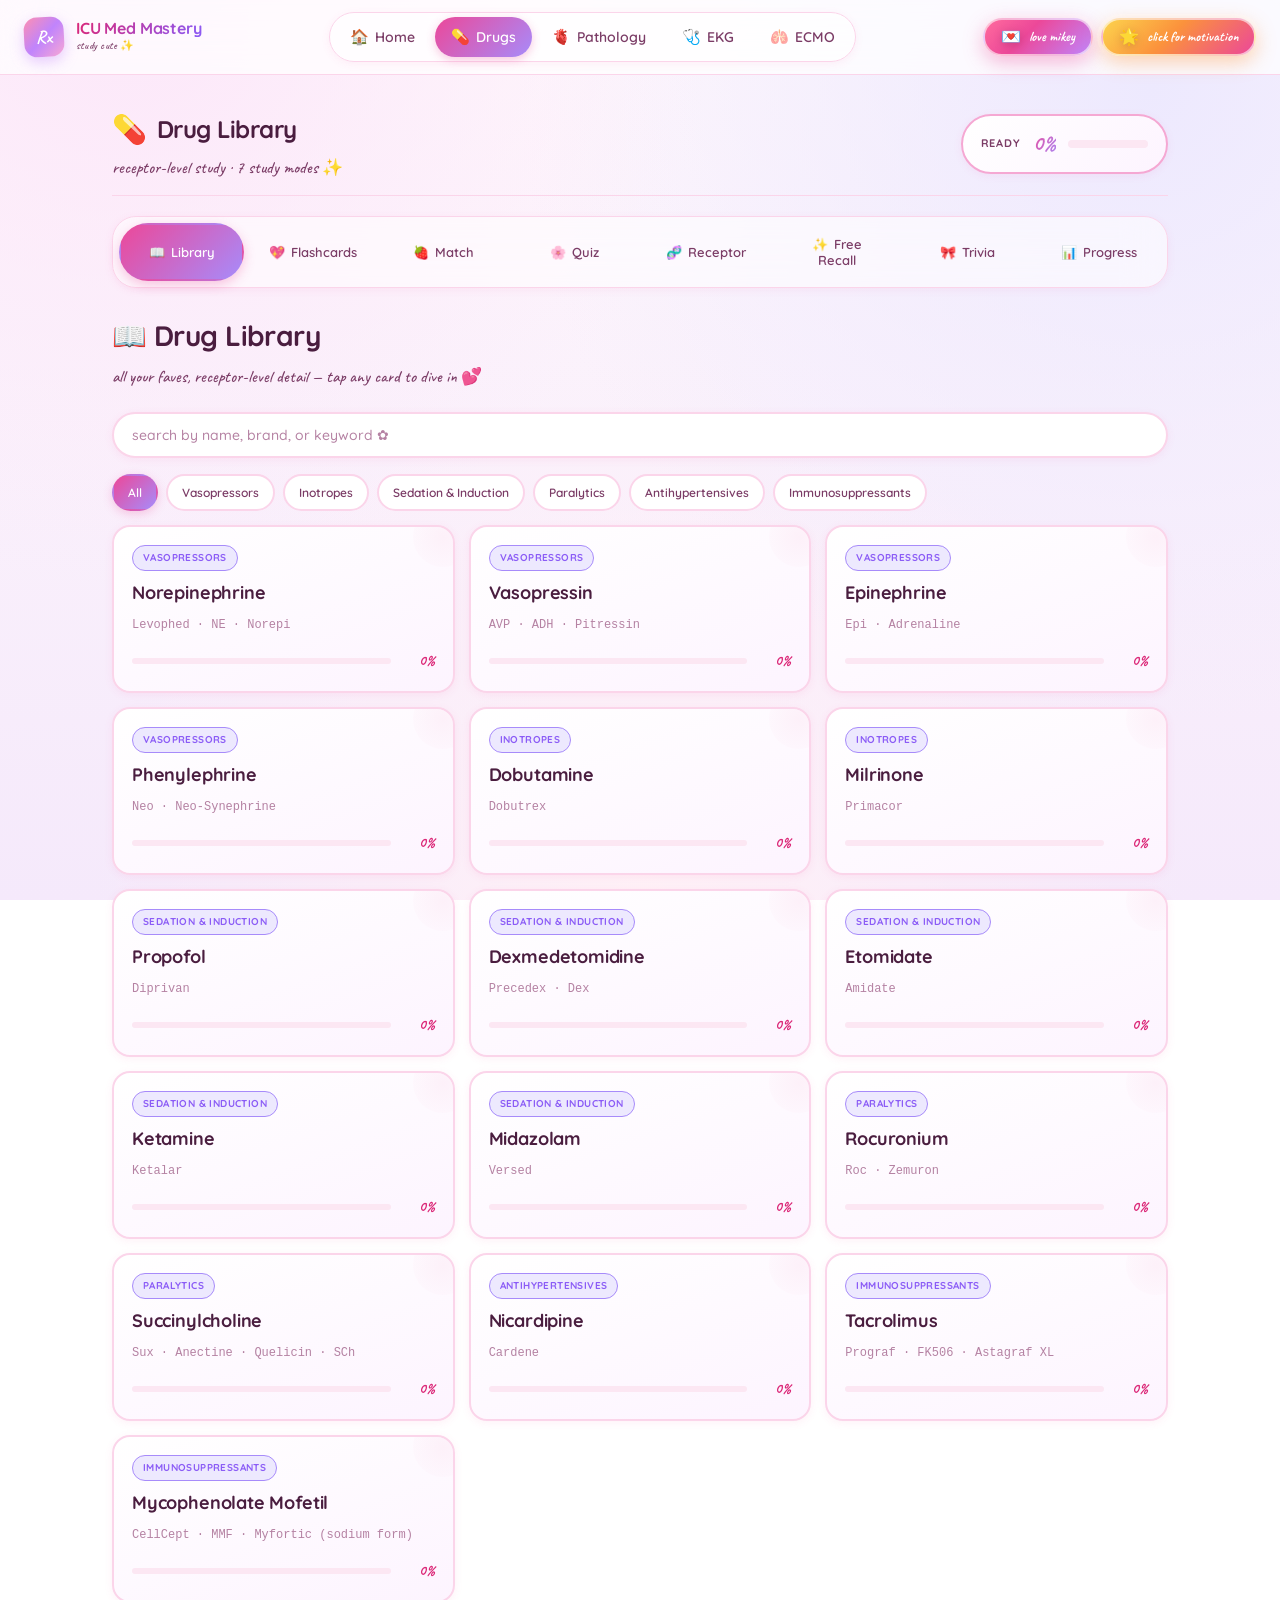
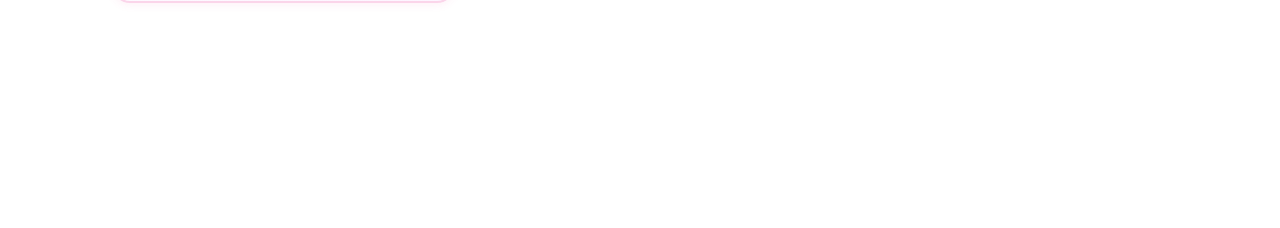
==== commit e5a80deb: "Add ChatGPT + Gemini AI tutor buttons to every detail card" ====
--- a/drugs.html
+++ b/drugs.html
@@ -52,6 +52,7 @@
     </div>
 
     <script src="./nav.js"></script>
+    <script src="./clipboard.js"></script>
     <script src="./medications.js"></script>
     <script src="./app.js"></script>
   </body>
--- a/styles.css
+++ b/styles.css
@@ -232,7 +232,7 @@
 @media (max-width: 880px) {
   .site-nav { flex-wrap: wrap; gap: 10px; justify-content: center; padding: 10px 14px; }
   .site-nav-brand { order: 1; }
-  .love-btn.nav-love-btn { order: 2; }
+  .nav-actions { order: 2; width: 100%; justify-content: center; }
   .site-nav-links { order: 3; width: 100%; justify-content: center; flex-wrap: wrap; }
 }
 @media (max-width: 560px) {
@@ -241,6 +241,9 @@
   .site-nav-link .nav-label { display: none; }
   .site-nav-link .nav-icon { font-size: 18px; }
   .site-nav-link.active .nav-label { display: inline; font-size: 12px; }
+  .nav-actions { gap: 6px; }
+  .love-btn.nav-love-btn, .boost-btn.nav-boost-btn { padding: 7px 12px; font-size: 13px; }
+  .love-btn.nav-love-btn .love-heart, .boost-btn.nav-boost-btn .boost-icon { font-size: 15px; }
 }
 
 /* ───── Homepage hub ───── */
@@ -620,6 +623,69 @@
 @keyframes wobble {
   0%, 100% { transform: rotate(-8deg); }
   50% { transform: rotate(8deg); }
+}
+
+/* ───── Boost / Motivation button ───── */
+.boost-btn {
+  display: inline-flex;
+  align-items: center;
+  gap: 8px;
+  text-decoration: none;
+  background: linear-gradient(135deg, #fcd34d 0%, #fb923c 45%, #ec4899 100%);
+  color: white !important;
+  border: 2px solid rgba(255, 255, 255, 0.6);
+  padding: 10px 18px;
+  border-radius: 999px;
+  font-family: var(--font-fun);
+  font-size: 17px;
+  font-weight: 700;
+  line-height: 1;
+  letter-spacing: 0.01em;
+  box-shadow: 0 6px 20px rgba(251, 146, 60, 0.42), 0 0 0 4px rgba(255, 255, 255, 0.35);
+  cursor: pointer;
+  animation: boostFloat 3.2s ease-in-out infinite;
+  transition: transform 0.2s ease, box-shadow 0.2s ease;
+  white-space: nowrap;
+}
+.boost-btn:hover {
+  text-decoration: none;
+  transform: scale(1.06) rotate(2deg);
+  box-shadow: 0 10px 28px rgba(251, 146, 60, 0.58), 0 0 0 4px rgba(255, 255, 255, 0.5);
+  animation-play-state: paused;
+}
+.boost-btn:active { transform: scale(0.98); }
+.boost-btn .boost-icon {
+  font-size: 20px;
+  display: inline-block;
+  animation: sparkleSpin 1.8s ease-in-out infinite;
+  filter: drop-shadow(0 2px 4px rgba(0, 0, 0, 0.15));
+}
+@keyframes boostFloat {
+  0%, 100% { transform: scale(1) rotate(0deg); }
+  50% { transform: scale(1.04) rotate(-2deg); }
+}
+@keyframes sparkleSpin {
+  0% { transform: scale(1) rotate(0deg); }
+  25% { transform: scale(1.2) rotate(90deg); }
+  50% { transform: scale(1) rotate(180deg); }
+  75% { transform: scale(1.2) rotate(270deg); }
+  100% { transform: scale(1) rotate(360deg); }
+}
+
+.boost-btn.nav-boost-btn {
+  font-size: 14px;
+  padding: 9px 16px;
+  letter-spacing: 0;
+}
+.boost-btn.nav-boost-btn .boost-icon { font-size: 16px; }
+.boost-btn.nav-boost-btn .boost-text { font-family: var(--font-fun); font-weight: 700; }
+
+.nav-actions {
+  display: flex;
+  gap: 8px;
+  align-items: center;
+  flex-wrap: wrap;
+  justify-content: center;
 }
 
 /* ───── Mode tabs ───── */
@@ -1776,6 +1842,769 @@
   0%, 100% { transform: translateY(0); }
   50% { transform: translateY(-4px); }
 }
+
+/* ───── Export / Notability buttons (shared) ───── */
+.export-buttons {
+  display: flex;
+  gap: 8px;
+  margin-top: 14px;
+  flex-wrap: wrap;
+}
+.export-btn {
+  background: linear-gradient(135deg, var(--pink-soft), var(--lavender-soft));
+  color: var(--pink-deep);
+  border: 2px solid var(--border-strong);
+  padding: 8px 14px;
+  font-size: 13px;
+  font-weight: 700;
+  border-radius: 999px;
+  cursor: pointer;
+  box-shadow: var(--shadow-sm);
+  transition: all 0.15s ease;
+}
+.export-btn:hover {
+  background: linear-gradient(135deg, var(--pink), var(--lavender));
+  color: white;
+  transform: translateY(-1px);
+}
+.export-btn.ghost {
+  background: var(--paper);
+  color: var(--ink-soft);
+}
+
+/* ───── AI Tutor buttons (ChatGPT + Gemini) ───── */
+.ai-buttons {
+  display: flex;
+  gap: 8px;
+  margin-top: 14px;
+  flex-wrap: wrap;
+}
+.ai-btn {
+  display: inline-flex;
+  align-items: center;
+  gap: 6px;
+  padding: 8px 14px;
+  border-radius: 999px;
+  font-family: inherit;
+  font-size: 13px;
+  font-weight: 700;
+  cursor: pointer;
+  text-decoration: none;
+  border: 2px solid transparent;
+  transition: all 0.18s ease;
+  box-shadow: var(--shadow-sm);
+}
+.ai-btn .ai-icon {
+  font-size: 16px;
+  line-height: 1;
+}
+.ai-btn:hover {
+  transform: translateY(-2px);
+  box-shadow: var(--shadow-md);
+}
+.ai-btn:active { transform: translateY(0); }
+
+.ai-btn.chatgpt {
+  background: linear-gradient(135deg, #d1fae5, #ecfdf5);
+  color: #047857;
+  border-color: #6ee7b7;
+}
+.ai-btn.chatgpt:hover {
+  background: linear-gradient(135deg, #10a37f, #34d399);
+  color: white;
+  border-color: #10a37f;
+}
+
+.ai-btn.gemini {
+  background: linear-gradient(135deg, #dbeafe, #ede9fe);
+  color: #1e40af;
+  border-color: #93c5fd;
+}
+.ai-btn.gemini:hover {
+  background: linear-gradient(135deg, #4285f4, #9b72cb);
+  color: white;
+  border-color: #4285f4;
+}
+
+/* When AI buttons follow export buttons in same area */
+.export-buttons + .ai-buttons {
+  margin-top: 8px;
+}
+
+/* ───── ECMO Page ───── */
+.ecmo-svg {
+  width: 100%;
+  height: auto;
+  display: block;
+  max-width: 920px;
+  margin: 0 auto;
+  background: var(--paper);
+  border: 2px solid var(--border);
+  border-radius: var(--radius);
+  padding: 14px;
+  box-shadow: var(--shadow-sm);
+}
+.ecmo-circuit-wrap { margin-bottom: 18px; }
+
+.ecmo-part { transition: all 0.18s ease; }
+.ecmo-part:hover, .ecmo-part.hover { filter: drop-shadow(0 4px 12px rgba(236, 72, 153, 0.35)); }
+.ecmo-part.selected { filter: drop-shadow(0 6px 18px rgba(168, 85, 247, 0.55)); }
+.ecmo-part.selected text { font-weight: 800; }
+.ecmo-part .hit { fill: transparent; }
+
+.empty-prompt {
+  text-align: center;
+  padding: 40px 20px;
+  font-family: var(--font-fun);
+  font-size: 20px;
+  color: var(--ink-soft);
+}
+
+.component-card {
+  background: linear-gradient(160deg, var(--paper) 0%, var(--paper-tint) 100%);
+  border: 2px solid var(--border);
+  border-radius: var(--radius);
+  padding: 22px 24px;
+  box-shadow: var(--shadow-md);
+}
+.component-header { margin-bottom: 14px; }
+.component-header h3 {
+  margin: 0;
+  font-size: 24px;
+  font-weight: 700;
+  background: linear-gradient(120deg, var(--pink-deep), var(--lavender-deep));
+  -webkit-background-clip: text;
+  -webkit-text-fill-color: transparent;
+  background-clip: text;
+}
+.component-sub {
+  color: var(--ink-soft);
+  font-family: var(--font-fun);
+  font-size: 17px;
+  font-weight: 500;
+}
+.component-section {
+  background: var(--paper);
+  border: 1.5px solid var(--border);
+  border-radius: var(--radius-sm);
+  padding: 14px 16px;
+  margin-top: 12px;
+}
+.component-section h4 {
+  margin: 0 0 8px;
+  font-size: 11px;
+  letter-spacing: 0.1em;
+  text-transform: uppercase;
+  color: var(--pink-deep);
+  font-weight: 700;
+}
+.component-section.danger-block { background: linear-gradient(160deg, var(--coral-soft), var(--paper)); border-color: #fecdd3; }
+.component-section.danger-block h4 { color: var(--coral); }
+.component-section ul { margin: 0; padding-left: 20px; }
+.component-section ul li { margin-bottom: 4px; }
+.component-section ul li::marker { color: var(--pink); }
+
+/* VV vs VA grid */
+.modes-grid {
+  display: grid;
+  grid-template-columns: 1fr 1fr;
+  gap: 18px;
+}
+@media (max-width: 880px) { .modes-grid { grid-template-columns: 1fr; } }
+.mode-card {
+  background: linear-gradient(160deg, var(--paper) 0%, var(--paper-tint) 100%);
+  border: 2px solid var(--border);
+  border-radius: var(--radius);
+  padding: 18px 18px 22px;
+  box-shadow: var(--shadow-sm);
+}
+.mode-svg-wrap { background: var(--paper-soft); border-radius: var(--radius-sm); margin-bottom: 14px; padding: 8px; }
+.mode-info h3 {
+  margin: 0 0 6px;
+  font-size: 24px;
+  font-weight: 700;
+  background: linear-gradient(120deg, var(--pink-deep), var(--lavender-deep));
+  -webkit-background-clip: text;
+  -webkit-text-fill-color: transparent;
+  background-clip: text;
+}
+.mode-info h4 {
+  margin: 14px 0 6px;
+  font-size: 11px;
+  letter-spacing: 0.1em;
+  text-transform: uppercase;
+  color: var(--pink-deep);
+  font-weight: 700;
+}
+.mode-info h4.danger { color: var(--coral); }
+.mode-info ul { margin: 0; padding-left: 20px; font-size: 14px; }
+.mode-info ul li { margin-bottom: 4px; }
+.mode-info ul li::marker { color: var(--pink); }
+.mode-info p { font-size: 14px; line-height: 1.55; margin: 0; }
+.mode-purpose { font-size: 14px; margin-bottom: 8px; padding: 10px 12px; background: var(--lavender-soft); border-radius: var(--radius-sm); border-left: 3px solid var(--lavender); }
+.mode-versus {
+  margin-top: 14px;
+  padding: 12px 14px;
+  background: linear-gradient(135deg, var(--pink-soft), var(--lavender-soft));
+  border-radius: var(--radius-sm);
+  font-family: var(--font-fun);
+  font-size: 16px;
+  font-weight: 500;
+  color: var(--pink-deep);
+}
+
+/* Oxygenator */
+.oxy-wrap { display: flex; flex-direction: column; gap: 16px; }
+.oxy-controls {
+  display: grid;
+  grid-template-columns: 1fr 1fr;
+  gap: 14px;
+}
+@media (max-width: 720px) { .oxy-controls { grid-template-columns: 1fr; } }
+.oxy-knob {
+  background: var(--paper);
+  border: 2px solid var(--border);
+  border-radius: var(--radius);
+  padding: 14px 18px;
+  box-shadow: var(--shadow-sm);
+}
+.oxy-knob label {
+  display: block;
+  font-size: 11px;
+  text-transform: uppercase;
+  letter-spacing: 0.1em;
+  font-weight: 700;
+  color: var(--pink-deep);
+  margin-bottom: 8px;
+}
+.oxy-knob input[type="range"] {
+  flex: 1;
+  -webkit-appearance: none;
+  appearance: none;
+  height: 8px;
+  background: var(--pink-soft);
+  border-radius: 999px;
+  outline: none;
+}
+.oxy-knob input[type="range"]::-webkit-slider-thumb {
+  -webkit-appearance: none;
+  width: 22px;
+  height: 22px;
+  border-radius: 50%;
+  background: linear-gradient(135deg, var(--pink), var(--lavender));
+  cursor: pointer;
+  box-shadow: 0 3px 8px rgba(236, 72, 153, 0.4);
+  border: 2px solid white;
+}
+.oxy-knob input[type="range"]::-moz-range-thumb {
+  width: 22px;
+  height: 22px;
+  border-radius: 50%;
+  background: linear-gradient(135deg, var(--pink), var(--lavender));
+  cursor: pointer;
+  border: 2px solid white;
+}
+.oxy-explainer {
+  font-family: var(--font-fun);
+  font-size: 16px;
+  color: var(--ink-soft);
+  margin-top: 6px;
+  font-weight: 500;
+}
+.oxy-key-concepts {
+  display: grid;
+  grid-template-columns: 1fr 1fr;
+  gap: 12px;
+}
+@media (max-width: 720px) { .oxy-key-concepts { grid-template-columns: 1fr; } }
+.concept-card {
+  background: var(--paper);
+  border: 2px solid var(--border);
+  border-radius: var(--radius);
+  padding: 14px 16px;
+  box-shadow: var(--shadow-sm);
+}
+.concept-card h4 {
+  margin: 0 0 6px;
+  font-size: 14px;
+  color: var(--pink-deep);
+  font-weight: 700;
+}
+.concept-card p { margin: 0; font-size: 13px; line-height: 1.55; color: var(--ink); }
+.concept-card strong { color: var(--pink-deep); }
+
+/* Complications */
+.complication-grid {
+  display: grid;
+  grid-template-columns: 1fr 1fr;
+  gap: 14px;
+}
+@media (max-width: 880px) { .complication-grid { grid-template-columns: 1fr; } }
+.complication-card {
+  background: linear-gradient(160deg, var(--paper) 0%, var(--paper-tint) 100%);
+  border: 2px solid var(--border);
+  border-radius: var(--radius);
+  padding: 18px 20px;
+  box-shadow: var(--shadow-sm);
+  transition: all 0.2s ease;
+}
+.complication-card:hover { box-shadow: var(--shadow-md); border-color: var(--pink); }
+.comp-header { display: flex; align-items: flex-start; gap: 14px; margin-bottom: 10px; }
+.comp-icon {
+  font-size: 32px;
+  line-height: 1;
+  flex-shrink: 0;
+}
+.comp-header h3 {
+  margin: 0;
+  font-size: 18px;
+  font-weight: 700;
+  color: var(--ink);
+}
+.mode-tag {
+  display: inline-block;
+  font-size: 10px;
+  letter-spacing: 0.08em;
+  text-transform: uppercase;
+  padding: 3px 10px;
+  border-radius: 999px;
+  background: var(--lavender-soft);
+  border: 1.5px solid var(--lavender);
+  color: var(--lavender-deep);
+  font-weight: 700;
+  margin-top: 4px;
+}
+.comp-def { font-size: 14px; line-height: 1.55; color: var(--ink); margin: 0 0 12px; }
+.comp-expand {
+  background: var(--paper);
+  color: var(--pink-deep);
+  border: 2px solid var(--border-strong);
+  padding: 8px 14px;
+  border-radius: 999px;
+  font-size: 12px;
+  font-weight: 700;
+  cursor: pointer;
+  width: 100%;
+}
+.comp-expand:hover { background: var(--pink-soft); }
+.comp-detail { margin-top: 14px; }
+.comp-detail h4 {
+  margin: 12px 0 6px;
+  font-size: 11px;
+  letter-spacing: 0.1em;
+  text-transform: uppercase;
+  color: var(--pink-deep);
+  font-weight: 700;
+}
+.comp-detail h4.warn { color: #c2410c; }
+.comp-detail h4.danger { color: var(--coral); }
+.comp-detail h4.info { color: var(--lavender-deep); }
+.comp-detail ul { margin: 0; padding-left: 20px; font-size: 13px; }
+.comp-detail ul li { margin-bottom: 4px; }
+.comp-detail ul li::marker { color: var(--pink); }
+.comp-detail p { font-size: 13px; line-height: 1.55; margin: 0; }
+
+/* Parameter reference */
+.param-grid {
+  display: grid;
+  grid-template-columns: 1fr 1fr;
+  gap: 14px;
+}
+@media (max-width: 880px) { .param-grid { grid-template-columns: 1fr; } }
+.param-card {
+  background: linear-gradient(160deg, var(--paper) 0%, var(--paper-tint) 100%);
+  border: 2px solid var(--border);
+  border-radius: var(--radius);
+  padding: 18px 20px;
+  box-shadow: var(--shadow-sm);
+}
+.param-card h3 {
+  margin: 0 0 12px;
+  font-size: 14px;
+  letter-spacing: 0.1em;
+  text-transform: uppercase;
+  color: var(--pink-deep);
+  font-weight: 700;
+  display: flex;
+  align-items: center;
+  gap: 6px;
+}
+.param-card h3::before { content: "✿"; color: var(--pink); }
+.param-table { width: 100%; border-collapse: collapse; }
+.param-table tr { border-bottom: 1px solid var(--pink-soft); }
+.param-table tr:last-child { border-bottom: none; }
+.param-table td { padding: 8px 0; font-size: 13px; vertical-align: top; }
+.param-table .param-key { width: 42%; color: var(--ink-soft); font-weight: 600; }
+.param-table .param-val { color: var(--ink); font-weight: 500; font-family: var(--font-mono); }
+
+/* ───── Pathology Page ───── */
+.path-svg {
+  width: 100%;
+  height: auto;
+  display: block;
+  max-width: 600px;
+  margin: 0 auto;
+  background: var(--paper);
+  border: 2px solid var(--border);
+  border-radius: var(--radius);
+  padding: 14px;
+  box-shadow: var(--shadow-sm);
+}
+
+.coronary-layout {
+  display: grid;
+  grid-template-columns: 1fr 1fr;
+  gap: 18px;
+  align-items: start;
+}
+@media (max-width: 880px) { .coronary-layout { grid-template-columns: 1fr; } }
+.coronary-svg-wrap { position: sticky; top: 88px; }
+.coronary-group { transition: all 0.18s ease; }
+.coronary-group:hover { filter: drop-shadow(0 4px 14px rgba(0, 0, 0, 0.25)); }
+.coronary-group.selected { filter: drop-shadow(0 6px 20px rgba(168, 85, 247, 0.5)); }
+.coronary-group.selected text { font-weight: 800; }
+.coronary-detail {}
+
+.coronary-card {
+  background: linear-gradient(160deg, var(--paper) 0%, var(--paper-tint) 100%);
+  border: 3px solid var(--border);
+  border-radius: var(--radius);
+  box-shadow: var(--shadow-md);
+  overflow: hidden;
+}
+.coronary-header {
+  padding: 18px 20px;
+  border-bottom: 2px solid var(--border);
+}
+.coronary-header h3 {
+  margin: 0 0 4px;
+  font-size: 24px;
+  font-weight: 700;
+}
+.coronary-origin {
+  color: var(--ink-soft);
+  font-family: var(--font-fun);
+  font-size: 16px;
+  font-weight: 500;
+}
+.coronary-body { padding: 18px 20px; }
+.coronary-section {
+  background: var(--paper);
+  border: 1.5px solid var(--border);
+  border-radius: var(--radius-sm);
+  padding: 14px 16px;
+  margin-bottom: 12px;
+}
+.coronary-section h4 {
+  margin: 0 0 8px;
+  font-size: 11px;
+  letter-spacing: 0.1em;
+  text-transform: uppercase;
+  color: var(--pink-deep);
+  font-weight: 700;
+}
+.coronary-section h5 {
+  margin: 12px 0 6px;
+  font-size: 12px;
+  color: var(--coral);
+  font-weight: 700;
+}
+.coronary-section.danger-block {
+  background: linear-gradient(160deg, var(--coral-soft), var(--paper));
+  border-color: #fecdd3;
+}
+.coronary-section.danger-block h4 { color: var(--coral); }
+.coronary-section ul { margin: 0; padding-left: 20px; font-size: 13px; }
+.coronary-section ul li { margin-bottom: 4px; }
+.ekg-leads-row {
+  background: var(--paper-soft);
+  border-radius: var(--radius-sm);
+  padding: 10px 12px;
+  margin-bottom: 10px;
+  font-size: 13px;
+}
+.ekg-leads-row code {
+  background: var(--lavender-soft);
+  padding: 2px 6px;
+  border-radius: 4px;
+  font-family: var(--font-mono);
+  color: var(--lavender-deep);
+}
+.key-pearl {
+  background: linear-gradient(135deg, var(--pink-soft), var(--lavender-soft));
+  border-radius: var(--radius-sm);
+  padding: 12px 14px;
+  font-size: 14px;
+  line-height: 1.55;
+  margin-top: 6px;
+  border-left: 4px solid var(--pink);
+}
+.key-pearl strong { color: var(--pink-deep); }
+
+/* Heart Sounds */
+.sound-grid {
+  display: grid;
+  grid-template-columns: repeat(4, 1fr);
+  gap: 12px;
+  margin-bottom: 28px;
+}
+@media (max-width: 880px) { .sound-grid { grid-template-columns: repeat(2, 1fr); } }
+@media (max-width: 560px) { .sound-grid { grid-template-columns: 1fr; } }
+.sound-card {
+  background: linear-gradient(160deg, var(--paper) 0%, var(--paper-tint) 100%);
+  border: 2px solid var(--border);
+  border-radius: var(--radius);
+  padding: 16px 18px;
+  box-shadow: var(--shadow-sm);
+}
+.sound-header { display: flex; align-items: center; gap: 12px; margin-bottom: 12px; }
+.sound-letter {
+  display: grid;
+  place-items: center;
+  width: 44px;
+  height: 44px;
+  background: linear-gradient(135deg, var(--pink), var(--lavender));
+  color: white;
+  font-family: var(--font-fun);
+  font-size: 24px;
+  font-weight: 700;
+  border-radius: 14px;
+  box-shadow: 0 3px 10px rgba(236, 72, 153, 0.3);
+}
+.sound-timing { font-family: var(--font-fun); font-size: 16px; color: var(--ink-soft); font-weight: 500; }
+.sound-section {
+  font-size: 13px;
+  line-height: 1.5;
+  margin-bottom: 8px;
+}
+.sound-section h4 {
+  margin: 0 0 4px;
+  font-size: 10px;
+  letter-spacing: 0.1em;
+  text-transform: uppercase;
+  color: var(--pink-deep);
+  font-weight: 700;
+}
+.sound-section p { margin: 0; color: var(--ink); }
+
+/* Auscultation */
+.ausc-layout {
+  display: grid;
+  grid-template-columns: auto 1fr;
+  gap: 18px;
+  margin-bottom: 28px;
+  align-items: start;
+}
+@media (max-width: 880px) { .ausc-layout { grid-template-columns: 1fr; } }
+.ausc-svg-wrap { max-width: 320px; }
+.ausc-spot { cursor: pointer; transition: all 0.15s ease; }
+.ausc-spot:hover { transform: scale(1.2); transform-origin: center; }
+.ausc-table {
+  width: 100%;
+  border-collapse: collapse;
+  background: var(--paper);
+  border: 2px solid var(--border);
+  border-radius: var(--radius);
+  overflow: hidden;
+  box-shadow: var(--shadow-sm);
+}
+.ausc-table th {
+  background: var(--lavender-soft);
+  color: var(--lavender-deep);
+  padding: 10px 14px;
+  text-align: left;
+  font-size: 11px;
+  letter-spacing: 0.08em;
+  text-transform: uppercase;
+}
+.ausc-table td {
+  padding: 10px 14px;
+  font-size: 13px;
+  border-top: 1px solid var(--border);
+}
+.ausc-mnemonic {
+  margin-top: 14px;
+  background: linear-gradient(135deg, var(--pink-soft), var(--lavender-soft));
+  border-radius: var(--radius-sm);
+  padding: 12px 14px;
+  font-size: 14px;
+  border-left: 4px solid var(--pink);
+}
+
+/* Murmurs */
+.murmur-section { margin-top: 18px; }
+.murmur-grid {
+  display: grid;
+  grid-template-columns: 1fr 1fr;
+  gap: 14px;
+  margin-top: 14px;
+}
+@media (max-width: 880px) { .murmur-grid { grid-template-columns: 1fr; } }
+.murmur-card {
+  background: linear-gradient(160deg, var(--paper) 0%, var(--paper-tint) 100%);
+  border: 2px solid var(--border);
+  border-radius: var(--radius);
+  padding: 16px 18px;
+  box-shadow: var(--shadow-sm);
+}
+.murmur-header { display: flex; justify-content: space-between; align-items: center; margin-bottom: 10px; }
+.murmur-header h3 { margin: 0; font-size: 18px; font-weight: 700; color: var(--ink); }
+.murmur-type {
+  font-size: 10px;
+  letter-spacing: 0.08em;
+  text-transform: uppercase;
+  padding: 4px 10px;
+  border-radius: 999px;
+  font-weight: 700;
+}
+.murmur-type.systolic { background: #fda4af; color: #881337; }
+.murmur-type.diastolic { background: #bfdbfe; color: #1e40af; }
+.murmur-svg { width: 100%; height: auto; background: var(--paper-soft); border-radius: var(--radius-sm); margin-bottom: 12px; padding: 4px; }
+.murmur-details { font-size: 13px; line-height: 1.55; }
+.murmur-row { margin-bottom: 4px; }
+.murmur-row strong { color: var(--pink-deep); }
+.murmur-section ul { margin: 4px 0 0; padding-left: 20px; }
+.murmur-section ul li { margin-bottom: 2px; }
+.murmur-classic {
+  background: var(--lavender-soft);
+  border-left: 3px solid var(--lavender);
+  padding: 8px 12px;
+  border-radius: var(--radius-sm);
+  margin: 8px 0;
+  font-size: 13px;
+}
+.murmur-classic strong { color: var(--lavender-deep); }
+.murmur-nursing {
+  background: linear-gradient(135deg, var(--pink-soft), var(--lavender-soft));
+  border-left: 3px solid var(--pink);
+  padding: 8px 12px;
+  border-radius: var(--radius-sm);
+  margin: 10px 0;
+  font-size: 13px;
+}
+.murmur-nursing strong { color: var(--pink-deep); }
+
+/* Conditions */
+.condition-grid {
+  display: grid;
+  grid-template-columns: repeat(auto-fill, minmax(220px, 1fr));
+  gap: 14px;
+  margin-bottom: 20px;
+}
+.condition-card {
+  background: linear-gradient(160deg, var(--paper) 0%, var(--paper-tint) 100%);
+  border: 2px solid var(--border);
+  border-radius: var(--radius);
+  padding: 18px;
+  box-shadow: var(--shadow-sm);
+  cursor: pointer;
+  transition: all 0.2s ease;
+  text-align: center;
+  position: relative;
+  overflow: hidden;
+}
+.condition-card:hover {
+  transform: translateY(-3px) rotate(-0.3deg);
+  border-color: var(--pink);
+  box-shadow: var(--shadow-md);
+}
+.condition-icon {
+  font-size: 48px;
+  line-height: 1;
+  margin-bottom: 8px;
+}
+.condition-card h3 {
+  margin: 0 0 4px;
+  font-size: 20px;
+  letter-spacing: -0.01em;
+  background: linear-gradient(120deg, var(--pink-deep), var(--lavender-deep));
+  -webkit-background-clip: text;
+  -webkit-text-fill-color: transparent;
+  background-clip: text;
+}
+.condition-full {
+  font-size: 12px;
+  color: var(--ink-soft);
+  margin-bottom: 8px;
+  line-height: 1.4;
+}
+.condition-category {
+  display: inline-block;
+  font-size: 10px;
+  padding: 3px 10px;
+  border-radius: 999px;
+  background: var(--lavender-soft);
+  border: 1.5px solid var(--lavender);
+  color: var(--lavender-deep);
+  font-weight: 700;
+  letter-spacing: 0.04em;
+  text-transform: uppercase;
+  margin-bottom: 10px;
+}
+.condition-open {
+  background: linear-gradient(135deg, var(--pink), var(--lavender));
+  color: white;
+  border: none;
+  padding: 7px 14px;
+  border-radius: 999px;
+  font-size: 12px;
+  font-weight: 700;
+  cursor: pointer;
+}
+
+.condition-detail-card {
+  background: linear-gradient(160deg, var(--paper) 0%, var(--paper-tint) 100%);
+  border: 2px solid var(--border);
+  border-radius: var(--radius);
+  padding: 24px 26px;
+  box-shadow: var(--shadow-md);
+  margin-top: 20px;
+}
+.condition-back {
+  background: none;
+  border: 2px solid var(--border);
+  color: var(--ink-soft);
+  padding: 6px 14px;
+  font-size: 12px;
+  border-radius: 999px;
+  margin-bottom: 12px;
+  cursor: pointer;
+}
+.condition-back:hover { border-color: var(--pink); color: var(--pink-deep); }
+.condition-detail-header { display: flex; gap: 16px; align-items: center; margin-bottom: 18px; }
+.condition-icon-lg { font-size: 56px; line-height: 1; }
+.condition-detail-header h2 {
+  margin: 0;
+  font-size: 28px;
+  letter-spacing: -0.02em;
+  background: linear-gradient(120deg, var(--pink-deep), var(--lavender-deep));
+  -webkit-background-clip: text;
+  -webkit-text-fill-color: transparent;
+  background-clip: text;
+}
+.condition-full-lg { color: var(--ink-soft); font-family: var(--font-fun); font-size: 17px; margin: 2px 0 6px; }
+.condition-section {
+  background: var(--paper);
+  border: 1.5px solid var(--border);
+  border-radius: var(--radius-sm);
+  padding: 16px 18px;
+  margin-bottom: 12px;
+}
+.condition-section h3 {
+  margin: 0 0 10px;
+  font-size: 14px;
+  letter-spacing: 0.08em;
+  text-transform: uppercase;
+  color: var(--pink-deep);
+  font-weight: 700;
+  display: flex;
+  align-items: center;
+  gap: 6px;
+}
+.condition-section h3::before { content: "✿"; color: var(--pink); font-size: 16px; }
+.condition-section ul { margin: 0; padding-left: 22px; }
+.condition-section ul li { margin-bottom: 6px; line-height: 1.55; font-size: 14px; }
+.condition-section ul li::marker { color: var(--pink); }
 
 /* ───── Mobile tweaks ───── */
 @media (max-width: 880px) {
